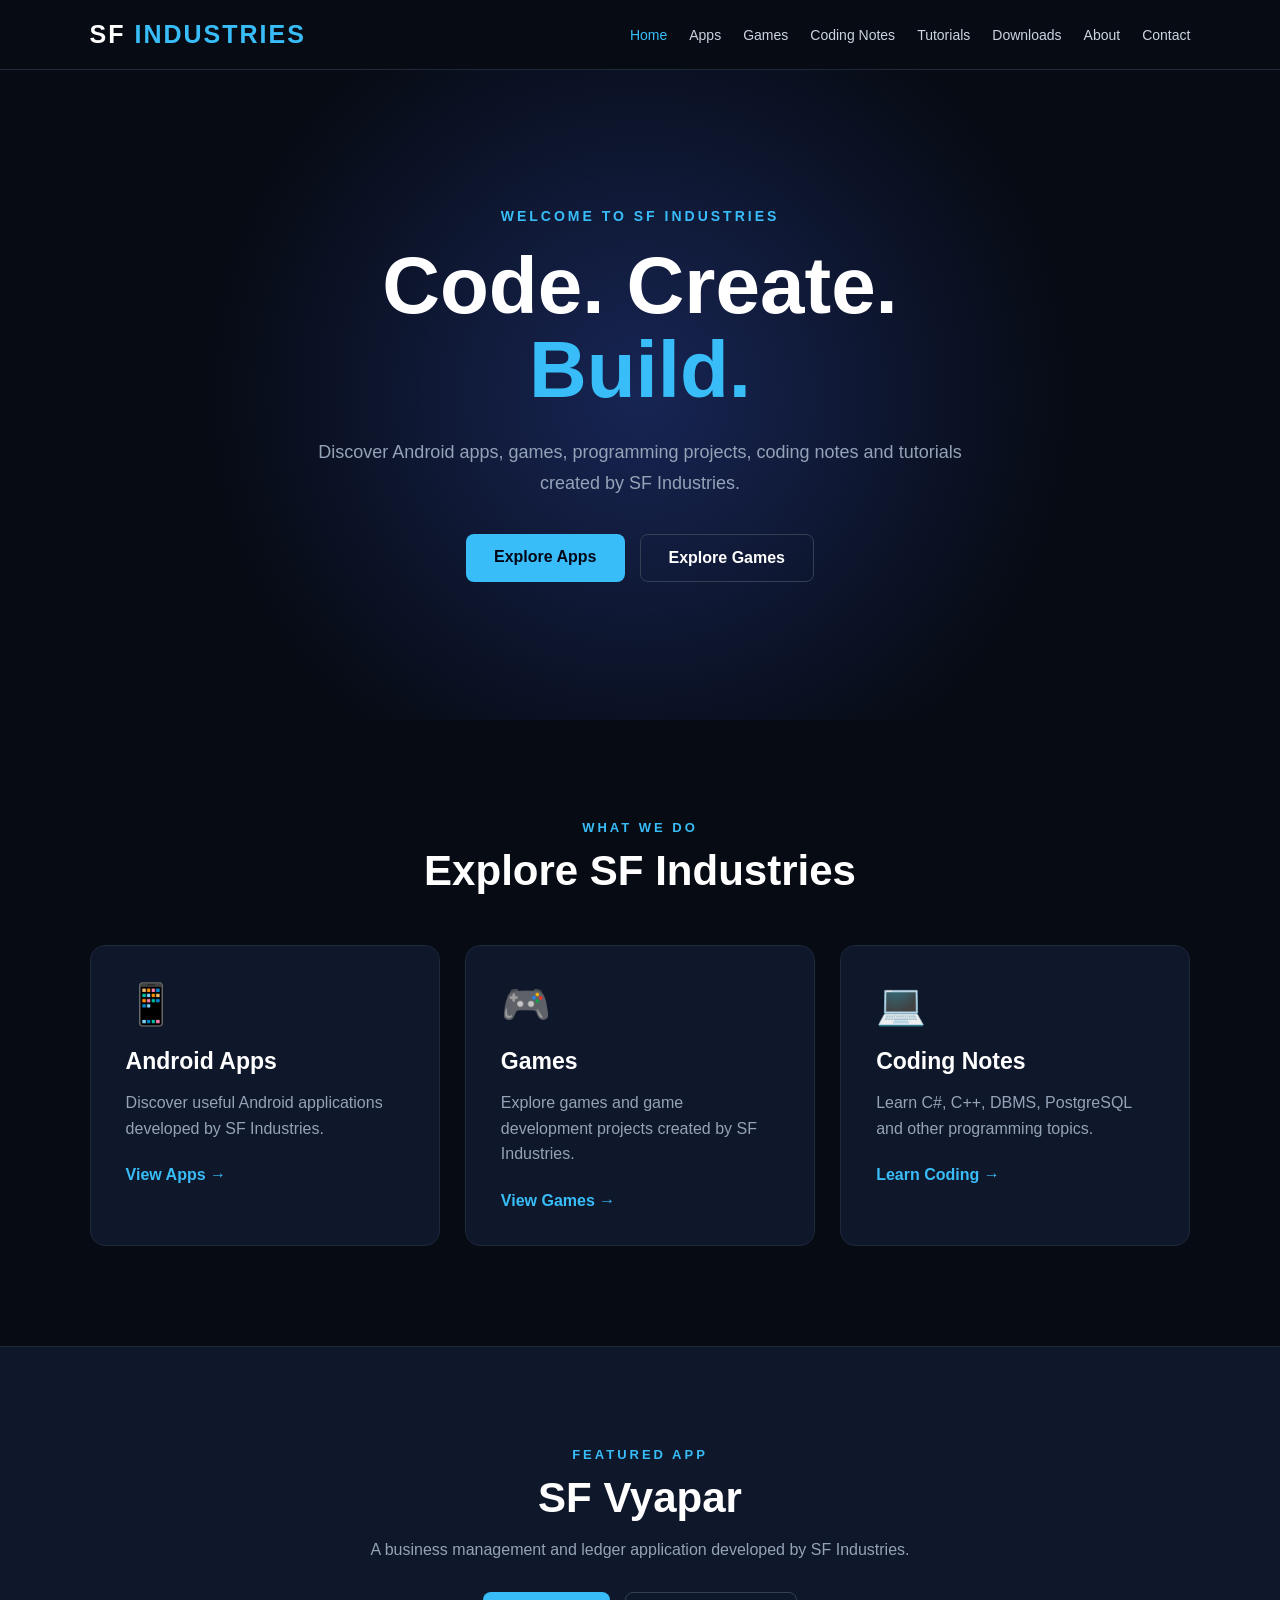
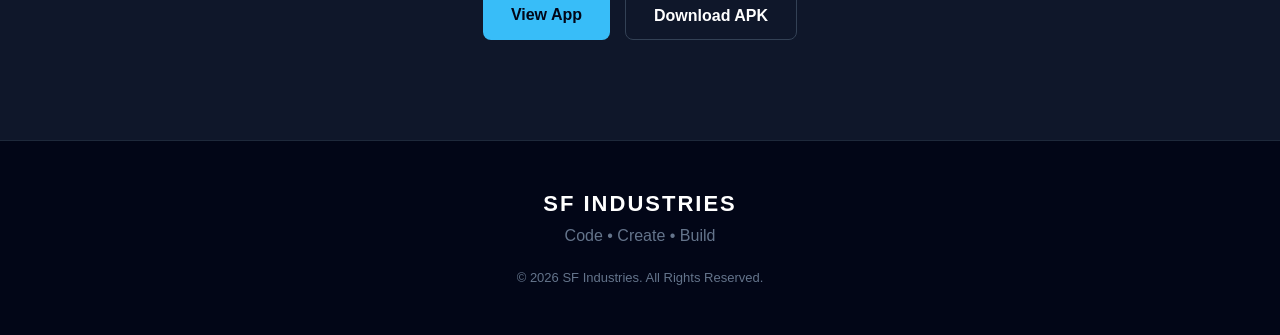
==== index.html @ 33951303 "Upload SF Industries website" ====
<!DOCTYPE html>
<html lang="en">

<head>

    <meta charset="UTF-8">

    <meta name="viewport"
          content="width=device-width, initial-scale=1.0">

    <title>SF Industries | Apps, Games & Programming</title>

    <link rel="stylesheet" href="style.css">

</head>


<body>


    <!-- =========================
         NAVIGATION
    ========================== -->

    <header class="navbar">

        <div class="logo">
            SF <span>INDUSTRIES</span>
        </div>


        <nav>

            <a href="index.html" class="active">
                Home
            </a>

            <a href="apps.html">
                Apps
            </a>

            <a href="games.html">
                Games
            </a>

            <a href="#">
                Coding Notes
            </a>

            <a href="#">
                Tutorials
            </a>

            <a href="#">
                Downloads
            </a>

            <a href="#">
                About
            </a>

            <a href="#">
                Contact
            </a>

        </nav>

    </header>



    <!-- =========================
         HERO
    ========================== -->

    <main>

        <section class="hero">

            <div class="hero-content">

                <p class="small-title">
                    WELCOME TO SF INDUSTRIES
                </p>


                <h1>
                    Code. Create.<br>
                    <span>Build.</span>
                </h1>


                <p class="hero-description">

                    Discover Android apps, games,
                    programming projects, coding notes
                    and tutorials created by
                    SF Industries.

                </p>


                <div class="hero-buttons">

                    <a href="apps.html"
                       class="btn primary">

                        Explore Apps

                    </a>


                    <a href="games.html"
                       class="btn secondary">

                        Explore Games

                    </a>

                </div>

            </div>

        </section>



        <!-- =========================
         PROJECTS
    ========================== -->

        <section class="projects">

            <p class="section-title">
                WHAT WE DO
            </p>


            <h2>
                Explore SF Industries
            </h2>


            <div class="project-container">


                <!-- Android Apps -->

                <div class="project-card">

                    <div class="card-icon">
                        📱
                    </div>


                    <h3>
                        Android Apps
                    </h3>


                    <p>

                        Discover useful Android
                        applications developed
                        by SF Industries.

                    </p>


                    <a href="apps.html">
                        View Apps →
                    </a>

                </div>



                <!-- Games -->

                <div class="project-card">

                    <div class="card-icon">
                        🎮
                    </div>


                    <h3>
                        Games
                    </h3>


                    <p>

                        Explore games and game
                        development projects created
                        by SF Industries.

                    </p>


                    <a href="games.html">
                        View Games →
                    </a>

                </div>



                <!-- Coding -->

                <div class="project-card">

                    <div class="card-icon">
                        💻
                    </div>


                    <h3>
                        Coding Notes
                    </h3>


                    <p>

                        Learn C#, C++, DBMS,
                        PostgreSQL and other
                        programming topics.

                    </p>


                    <a href="#">
                        Learn Coding →
                    </a>

                </div>


            </div>

        </section>

     
        <!-- =========================
         FEATURED APP
    ========================== -->

        <section class="featured">

            <p class="section-title">
                FEATURED APP
            </p>

            <h2>
                SF Vyapar
            </h2>

            <p>
                A business management and ledger
                application developed by
                SF Industries.
            </p>

            <div class="hero-buttons">

                <a href="sf-vyapar.html" class="btn primary">
                    View App
                </a>

                <a href="apk/SF-Vyapar.apk"
                   class="btn secondary"
                   download>
                    Download APK
                </a>

            </div>

        </section>



        <!-- =========================
         FOOTER
    ========================== -->

        <footer>

            <div class="footer-logo">
                SF INDUSTRIES
            </div>


            <p>
                Code • Create • Build
            </p>


            <p class="copyright">

                © 2026 SF Industries.
                All Rights Reserved.

            </p>

        </footer>



        <script src="script.js"></script>

</body>

</html>
---- style.css ----
/* =========================
   BASIC SETTINGS
========================= */

* {
    margin: 0;
    padding: 0;
    box-sizing: border-box;
}

html {
    scroll-behavior: smooth;
}

body {
    font-family: Arial, Helvetica, sans-serif;
    background: #070b14;
    color: white;
}


/* =========================
   NAVIGATION
========================= */

.navbar {
    width: 100%;
    padding: 20px 7%;
    display: flex;
    align-items: center;
    justify-content: space-between;
    background: #070b14;
    border-bottom: 1px solid #1e293b;
    position: sticky;
    top: 0;
    z-index: 1000;
}


/* Logo */

.logo {
    font-size: 25px;
    font-weight: bold;
    letter-spacing: 2px;
}

    .logo span {
        color: #38bdf8;
    }


/* Navigation links */

nav {
    display: flex;
    gap: 22px;
}

    nav a {
        color: #cbd5e1;
        text-decoration: none;
        font-size: 14px;
        transition: 0.3s;
    }

        nav a:hover {
            color: #38bdf8;
        }


        /* Active page */

        nav a.active {
            color: #38bdf8;
        }


/* =========================
   HERO
========================= */

.hero {
    min-height: 650px;
    display: flex;
    align-items: center;
    justify-content: center;
    text-align: center;
    padding: 80px 20px;
    background: radial-gradient( circle at center, #172554 0%, #070b14 60% );
}


.hero-content {
    max-width: 850px;
}


/* Small heading */

.small-title {
    color: #38bdf8;
    font-size: 14px;
    font-weight: bold;
    letter-spacing: 3px;
    margin-bottom: 20px;
}


/* Main heading */

.hero h1 {
    font-size: 80px;
    line-height: 1.05;
    margin-bottom: 25px;
}

    .hero h1 span {
        color: #38bdf8;
    }


/* Description */

.hero-description {
    max-width: 650px;
    margin: auto;
    color: #94a3b8;
    font-size: 18px;
    line-height: 1.7;
    margin-bottom: 35px;
}


/* =========================
   BUTTONS
========================= */

.hero-buttons {
    display: flex;
    justify-content: center;
    gap: 15px;
    flex-wrap: wrap;
}


.btn {
    display: inline-block;
    padding: 14px 28px;
    border-radius: 8px;
    text-decoration: none;
    font-weight: bold;
    transition: 0.3s;
}


/* Main button */

.primary {
    background: #38bdf8;
    color: #020617;
}

    .primary:hover {
        transform: translateY(-3px);
        background: #7dd3fc;
    }


/* Secondary button */

.secondary {
    border: 1px solid #334155;
    color: white;
}

    .secondary:hover {
        border-color: #38bdf8;
        color: #38bdf8;
        transform: translateY(-3px);
    }


/* =========================
   PROJECT SECTION
========================= */

.projects {
    padding: 100px 7%;
    text-align: center;
}


/* Small section title */

.section-title {
    color: #38bdf8;
    font-size: 13px;
    font-weight: bold;
    letter-spacing: 3px;
    margin-bottom: 12px;
}


.projects h2,
.featured h2 {
    font-size: 42px;
    margin-bottom: 50px;
}


/* Cards container */

.project-container {
    display: grid;
    grid-template-columns: repeat(3, 1fr);
    gap: 25px;
    max-width: 1200px;
    margin: auto;
}


/* Card */

.project-card {
    padding: 35px;
    background: #0f172a;
    border: 1px solid #1e293b;
    border-radius: 15px;
    text-align: left;
    transition: 0.3s;
}


    .project-card:hover {
        transform: translateY(-8px);
        border-color: #38bdf8;
    }


/* Icon */

.card-icon {
    font-size: 40px;
    margin-bottom: 20px;
}


.project-card h3 {
    font-size: 23px;
    margin-bottom: 15px;
}


.project-card p {
    color: #94a3b8;
    line-height: 1.6;
    margin-bottom: 25px;
}


.project-card a {
    color: #38bdf8;
    text-decoration: none;
    font-weight: bold;
}


/* =========================
   FEATURED PROJECT
========================= */

.featured {
    padding: 100px 20px;
    text-align: center;
    background: #0f172a;
    border-top: 1px solid #1e293b;
    border-bottom: 1px solid #1e293b;
}


    .featured h2 {
        margin-bottom: 15px;
    }


    .featured > p:not(.section-title) {
        color: #94a3b8;
        max-width: 600px;
        margin: 0 auto 30px;
        line-height: 1.6;
    }


/* =========================
   FOOTER
========================= */

footer {
    text-align: center;
    padding: 50px 20px;
    background: #020617;
}


.footer-logo {
    font-size: 22px;
    font-weight: bold;
    letter-spacing: 2px;
    margin-bottom: 10px;
}


footer p {
    color: #64748b;
}


.copyright {
    margin-top: 25px;
    font-size: 13px;
}


/* =========================
   GAMES PAGE
========================= */

.games-hero {
    text-align: center;
    padding: 110px 20px 90px;
    background: radial-gradient( circle at center, #172554 0%, #070b14 65% );
    border-bottom: 1px solid #1e293b;
}


    .games-hero h1 {
        font-size: 65px;
        margin: 15px 0;
    }


        .games-hero h1 span {
            color: #38bdf8;
        }


    .games-hero > p:last-child {
        color: #94a3b8;
        font-size: 18px;
    }


/* =========================
   GAMES SECTION
========================= */

.games-section {
    padding: 90px 7%;
}


.section-heading {
    text-align: center;
    margin-bottom: 50px;
}


    .section-heading h2 {
        font-size: 42px;
        margin-bottom: 15px;
    }


.games-description {
    max-width: 650px;
    margin: auto;
    color: #94a3b8;
    font-size: 17px;
    line-height: 1.6;
}


/* =========================
   GAME SEARCH BOX
========================= */

.game-search {
    width: 100%;
    max-width: 750px;
    margin: 0 auto 55px auto;
    display: flex;
    justify-content: center;
}


    .game-search input {
        width: 100%;
        height: 65px;
        padding: 0 28px;
        font-size: 19px;
        color: white;
        background: #0f172a;
        border: 2px solid #1e293b;
        border-radius: 14px;
        outline: none;
        transition: 0.3s;
        box-shadow: 0 8px 25px rgba(0, 0, 0, 0.25);
    }


        .game-search input::placeholder {
            color: #64748b;
        }


        .game-search input:focus {
            border-color: #38bdf8;
            box-shadow: 0 0 25px rgba(56, 189, 248, 0.15);
        }


/* =========================
   GAMES GRID
========================= */

.games-grid {
    max-width: 1200px;
    margin: auto;
    display: grid;
    grid-template-columns: repeat(3, 1fr);
    gap: 25px;
}


/* =========================
   GAME CARD
========================= */

.game-card {
    overflow: hidden;
    background: #0f172a;
    border: 1px solid #1e293b;
    border-radius: 15px;
    transition: 0.3s;
}


    .game-card:hover {
        transform: translateY(-8px);
        border-color: #38bdf8;
    }


/* Game Image */

.game-image {
    height: 220px;
    background: #020617;
}


.game-placeholder {
    width: 100%;
    height: 100%;
    display: flex;
    align-items: center;
    justify-content: center;
    font-size: 70px;
}


/* Game Content */

.game-content {
    padding: 28px;
}


.game-type {
    color: #38bdf8;
    font-size: 11px;
    font-weight: bold;
    letter-spacing: 2px;
}


.game-content h3 {
    font-size: 25px;
    margin: 12px 0;
}


.game-content > p {
    color: #94a3b8;
    line-height: 1.6;
    min-height: 75px;
}


/* =========================
   GAME INFORMATION
========================= */

.game-info {
    display: flex;
    gap: 15px;
    margin: 20px 0;
    color: #cbd5e1;
    font-size: 13px;
    flex-wrap: wrap;
}


/* =========================
   GAME BUTTONS
========================= */

.game-buttons {
    display: flex;
    gap: 10px;
    flex-wrap: wrap;
}


    .game-buttons .btn {
        padding: 11px 18px;
        font-size: 14px;
    }


/* =========================
   NO GAMES MESSAGE
========================= */

.no-games {
    display: none;
    text-align: center;
    margin-top: 40px;
    color: #94a3b8;
    font-size: 18px;
}


/* =========================
   MOBILE
========================= */

@media (max-width: 900px) {

    .navbar {
        flex-direction: column;
        gap: 20px;
    }


    nav {
        flex-wrap: wrap;
        justify-content: center;
    }


    .hero h1 {
        font-size: 55px;
    }


    .project-container {
        grid-template-columns: 1fr;
    }


    .games-grid {
        grid-template-columns: 1fr;
        max-width: 600px;
    }


    .game-search {
        max-width: 600px;
    }
}


@media (max-width: 500px) {

    .hero h1 {
        font-size: 42px;
    }


    .hero-description {
        font-size: 16px;
    }


    .projects h2,
    .featured h2 {
        font-size: 32px;
    }


    .games-hero h1 {
        font-size: 45px;
    }


    .section-heading h2 {
        font-size: 32px;
    }


    .game-search input {
        height: 58px;
        font-size: 16px;
        padding: 0 20px;
    }
}
/* =========================
   SF VYAPAR APP DETAILS
========================= */
/* =========================
   SF VYAPAR HERO - UPDATED
========================= */

.app-details-hero {
    min-height: 560px;
    padding: 80px 7%;
    display: flex;
    align-items: center;
    justify-content: center;
    gap: 70px;
    background: radial-gradient( circle at 25% 50%, #172554 0%, #070b14 55%, #020617 100% );
    border-bottom: 1px solid #1e293b;
    overflow: hidden;
}


/* =========================
   SF VYAPAR LOGO
========================= */

.app-icon-large {
    width: 250px;
    height: 250px;
    flex-shrink: 0;
    display: flex;
    align-items: center;
    justify-content: center;
    background: transparent;
    border: none;
    border-radius: 35px;
    box-shadow: 0 25px 60px rgba(0, 0, 0, 0.45);
    overflow: hidden;
}


    /* If logo is an image */

    .app-icon-large img {
        width: 100%;
        height: 100%;
        object-fit: contain;
        display: block;
    }


/* =========================
   APP CONTENT
========================= */

.app-details-content {
    max-width: 650px;
}


    .app-details-content h1 {
        font-size: 65px;
        line-height: 1.1;
        margin-bottom: 20px;
    }


        .app-details-content h1 span {
            color: #38bdf8;
        }


    .app-details-content > p:last-of-type {
        color: #94a3b8;
        font-size: 20px;
        line-height: 1.7;
        margin-bottom: 30px;
    }


/* =========================
   BUTTONS
========================= */

.app-buttons {
    display: flex;
    gap: 15px;
    flex-wrap: wrap;
}


    .app-buttons .btn {
        padding: 15px 28px;
    }


/* =========================
   MOBILE
========================= */

@media (max-width: 900px) {

    .app-details-hero {
        flex-direction: column;
        text-align: center;
        padding: 70px 25px;
        gap: 40px;
    }


    .app-icon-large {
        width: 220px;
        height: 220px;
    }


    .app-details-content {
        max-width: 700px;
    }


        .app-details-content h1 {
            font-size: 55px;
        }


    .app-buttons {
        justify-content: center;
    }
}


@media (max-width: 500px) {

    .app-details-hero {
        padding: 60px 20px;
    }


    .app-icon-large {
        width: 170px;
        height: 170px;
    }


    .app-details-content h1 {
        font-size: 42px;
    }


    .app-details-content > p:last-of-type {
        font-size: 17px;
    }
}


/* App Icon */

.app-icon-large {
    width: 190px;
    height: 190px;
    display: flex;
    align-items: center;
    justify-content: center;
    font-size: 90px;
    background: #0f172a;
    border: 1px solid #334155;
    border-radius: 35px;
    box-shadow: 0 20px 50px rgba(0, 0, 0, 0.35);
}


/* App Content */

.app-details-content {
    max-width: 650px;
}


    .app-details-content h1 {
        font-size: 65px;
        line-height: 1.1;
        margin-bottom: 15px;
    }


        .app-details-content h1 span {
            color: #38bdf8;
        }


    .app-details-content > p:last-of-type {
        color: #94a3b8;
        font-size: 20px;
        margin-bottom: 30px;
    }


/* App Buttons */

.app-buttons {
    display: flex;
    gap: 15px;
    flex-wrap: wrap;
}


/* =========================
   APP DETAILS
========================= */

.app-details {
    padding: 90px 7%;
}


.app-section {
    max-width: 1100px;
    margin: 0 auto 90px;
}


    .app-section h2 {
        font-size: 40px;
        margin-bottom: 20px;
    }


    .app-section > p:not(.section-title) {
        max-width: 800px;
        color: #94a3b8;
        font-size: 17px;
        line-height: 1.8;
    }


/* =========================
   FEATURES
========================= */

.app-features {
    display: grid;
    grid-template-columns: repeat(3, 1fr);
    gap: 25px;
    margin-top: 35px;
}


.feature-card {
    padding: 30px;
    background: #0f172a;
    border: 1px solid #1e293b;
    border-radius: 15px;
    transition: 0.3s;
}


    .feature-card:hover {
        transform: translateY(-7px);
        border-color: #38bdf8;
    }


    .feature-card > div {
        font-size: 40px;
        margin-bottom: 20px;
    }


    .feature-card h3 {
        font-size: 21px;
        margin-bottom: 12px;
    }


    .feature-card p {
        color: #94a3b8;
        line-height: 1.6;
    }


/* =========================
   APP INFORMATION
========================= */

.app-info-box {
    max-width: 900px;
    display: grid;
    grid-template-columns: repeat(2, 1fr);
    gap: 15px;
    margin-top: 30px;
}


    .app-info-box > div {
        padding: 20px 25px;
        display: flex;
        justify-content: space-between;
        gap: 20px;
        background: #0f172a;
        border: 1px solid #1e293b;
        border-radius: 10px;
    }


    .app-info-box strong {
        color: #cbd5e1;
    }


    .app-info-box span {
        color: #38bdf8;
    }


/* =========================
   DOWNLOAD SECTION
========================= */

.download-section {
    max-width: 1100px;
    margin: 0 auto;
    padding: 70px 30px;
    text-align: center;
    background: #0f172a;
    border: 1px solid #1e293b;
    border-radius: 20px;
}


    .download-section h2 {
        font-size: 40px;
        margin-bottom: 15px;
    }


    .download-section > p:not(.section-title) {
        color: #94a3b8;
        max-width: 600px;
        margin: 0 auto 30px;
        line-height: 1.6;
    }


/* =========================
   APP DETAILS MOBILE
========================= */

@media (max-width: 900px) {

    .app-details-hero {
        flex-direction: column;
        text-align: center;
        gap: 35px;
    }


    .app-details-content {
        max-width: 700px;
    }


        .app-details-content h1 {
            font-size: 55px;
        }


    .app-buttons {
        justify-content: center;
    }


    .app-features {
        grid-template-columns: 1fr;
        max-width: 600px;
        margin-left: auto;
        margin-right: auto;
    }


    .app-info-box {
        grid-template-columns: 1fr;
    }
}


@media (max-width: 500px) {

    .app-details-hero {
        padding: 70px 20px;
    }


    .app-icon-large {
        width: 150px;
        height: 150px;
        font-size: 70px;
        border-radius: 28px;
    }


    .app-details-content h1 {
        font-size: 42px;
    }


    .app-details-content > p:last-of-type {
        font-size: 17px;
    }


    .app-details {
        padding: 70px 20px;
    }


    .app-section h2 {
        font-size: 32px;
    }


    .download-section {
        padding: 50px 20px;
    }


        .download-section h2 {
            font-size: 32px;
        }
}
/* =========================
   APP CARD IMAGE
========================= */

.app-card-image {
    width: 100%;
    height: 100%;
    object-fit: cover;
    display: block;
}


/* SF Vyapar logo styling */

.game-image:has(.app-card-image) {
    background: #020617;
    overflow: hidden;
}


    .game-image:has(.app-card-image) .app-card-image {
        transition: 0.4s;
    }


.game-card:hover .app-card-image {
    transform: scale(1.05);
}
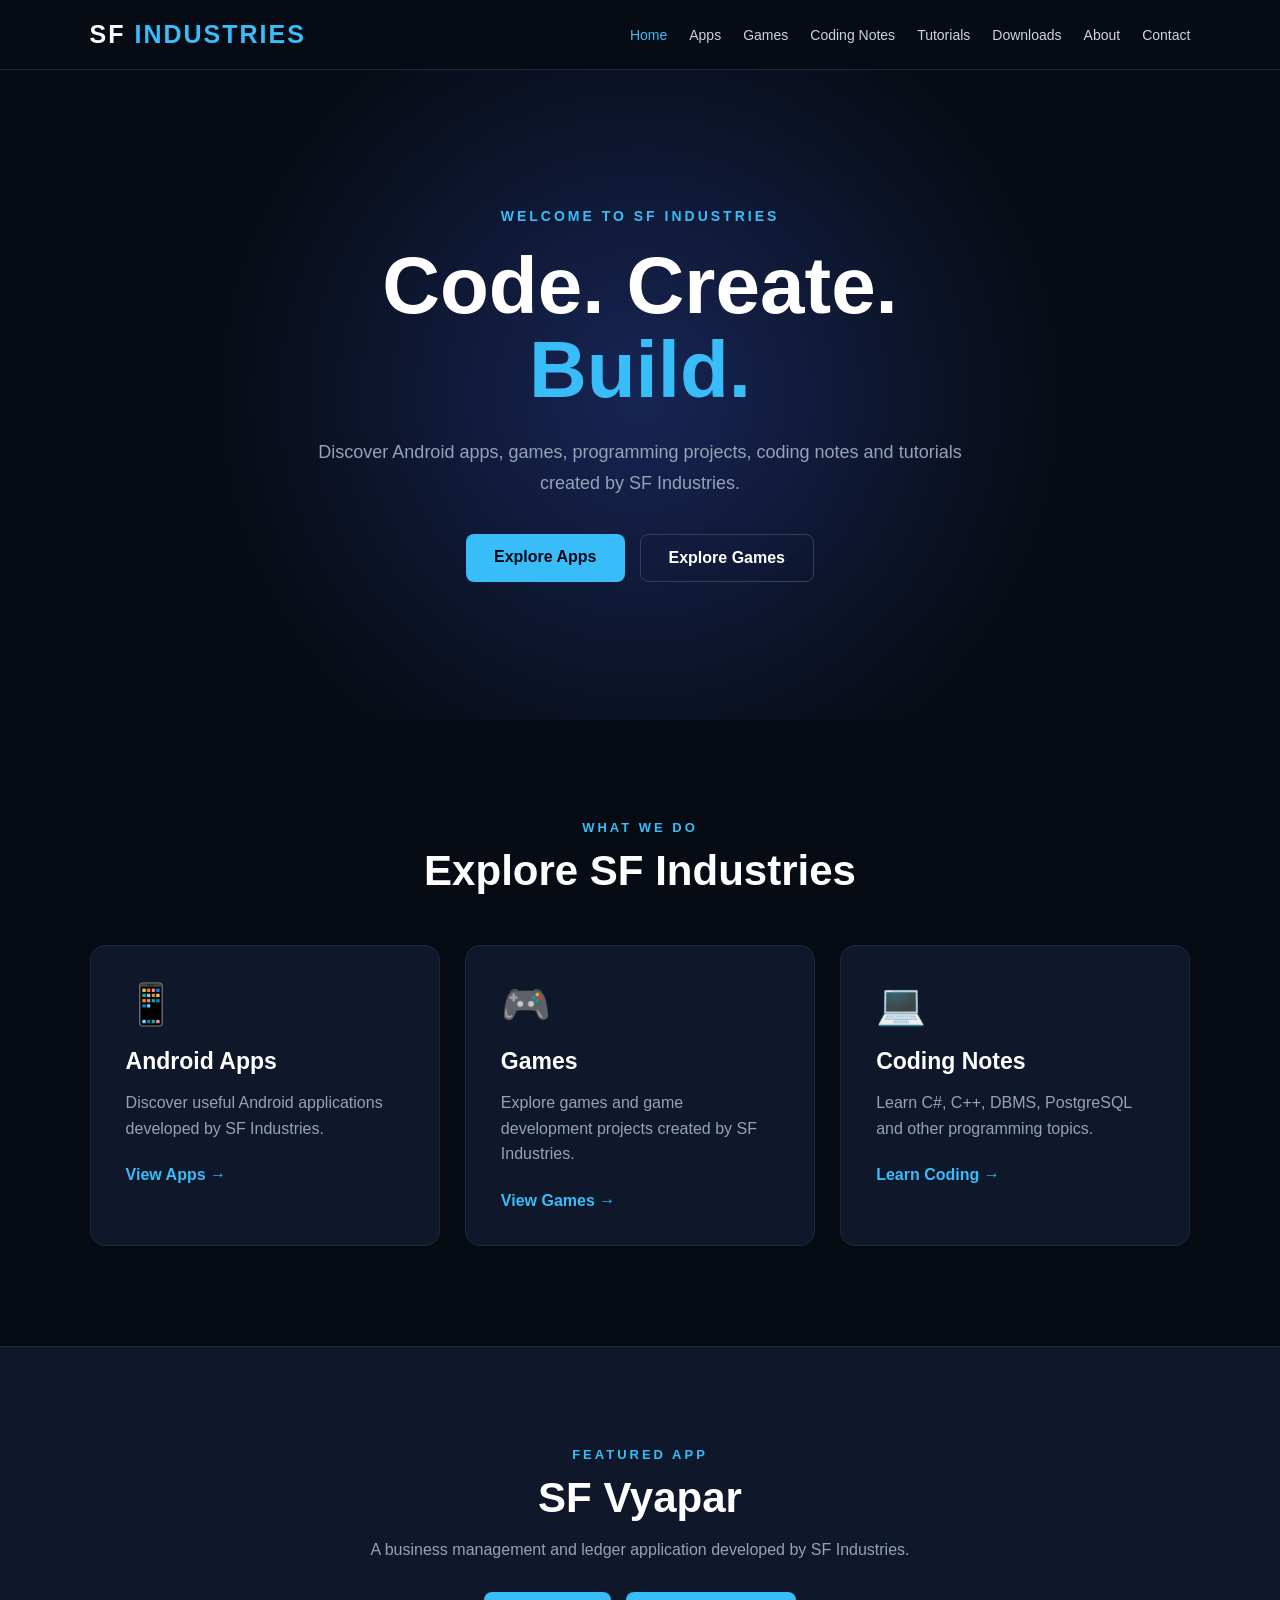
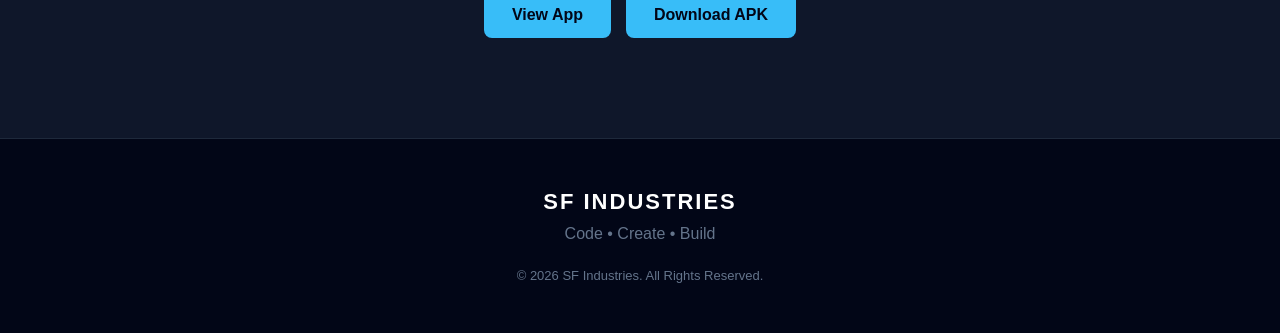
==== commit 38aa03ca: "Update SF Vyapar download link" ====
--- a/index.html
+++ b/index.html
@@ -7,6 +7,8 @@
 
     <meta name="viewport"
           content="width=device-width, initial-scale=1.0">
+
+    
 
     <title>SF Industries | Apps, Games & Programming</title>
 
@@ -267,9 +269,8 @@
                     View App
                 </a>
 
-                <a href="apk/SF-Vyapar.apk"
-                   class="btn secondary"
-                   download>
+                <a href="https://github.com/sfindustries731/SF-Industries/releases/download/v1.1/SF-Vyapar.apk"
+                   class="btn primary">
                     Download APK
                 </a>
 
